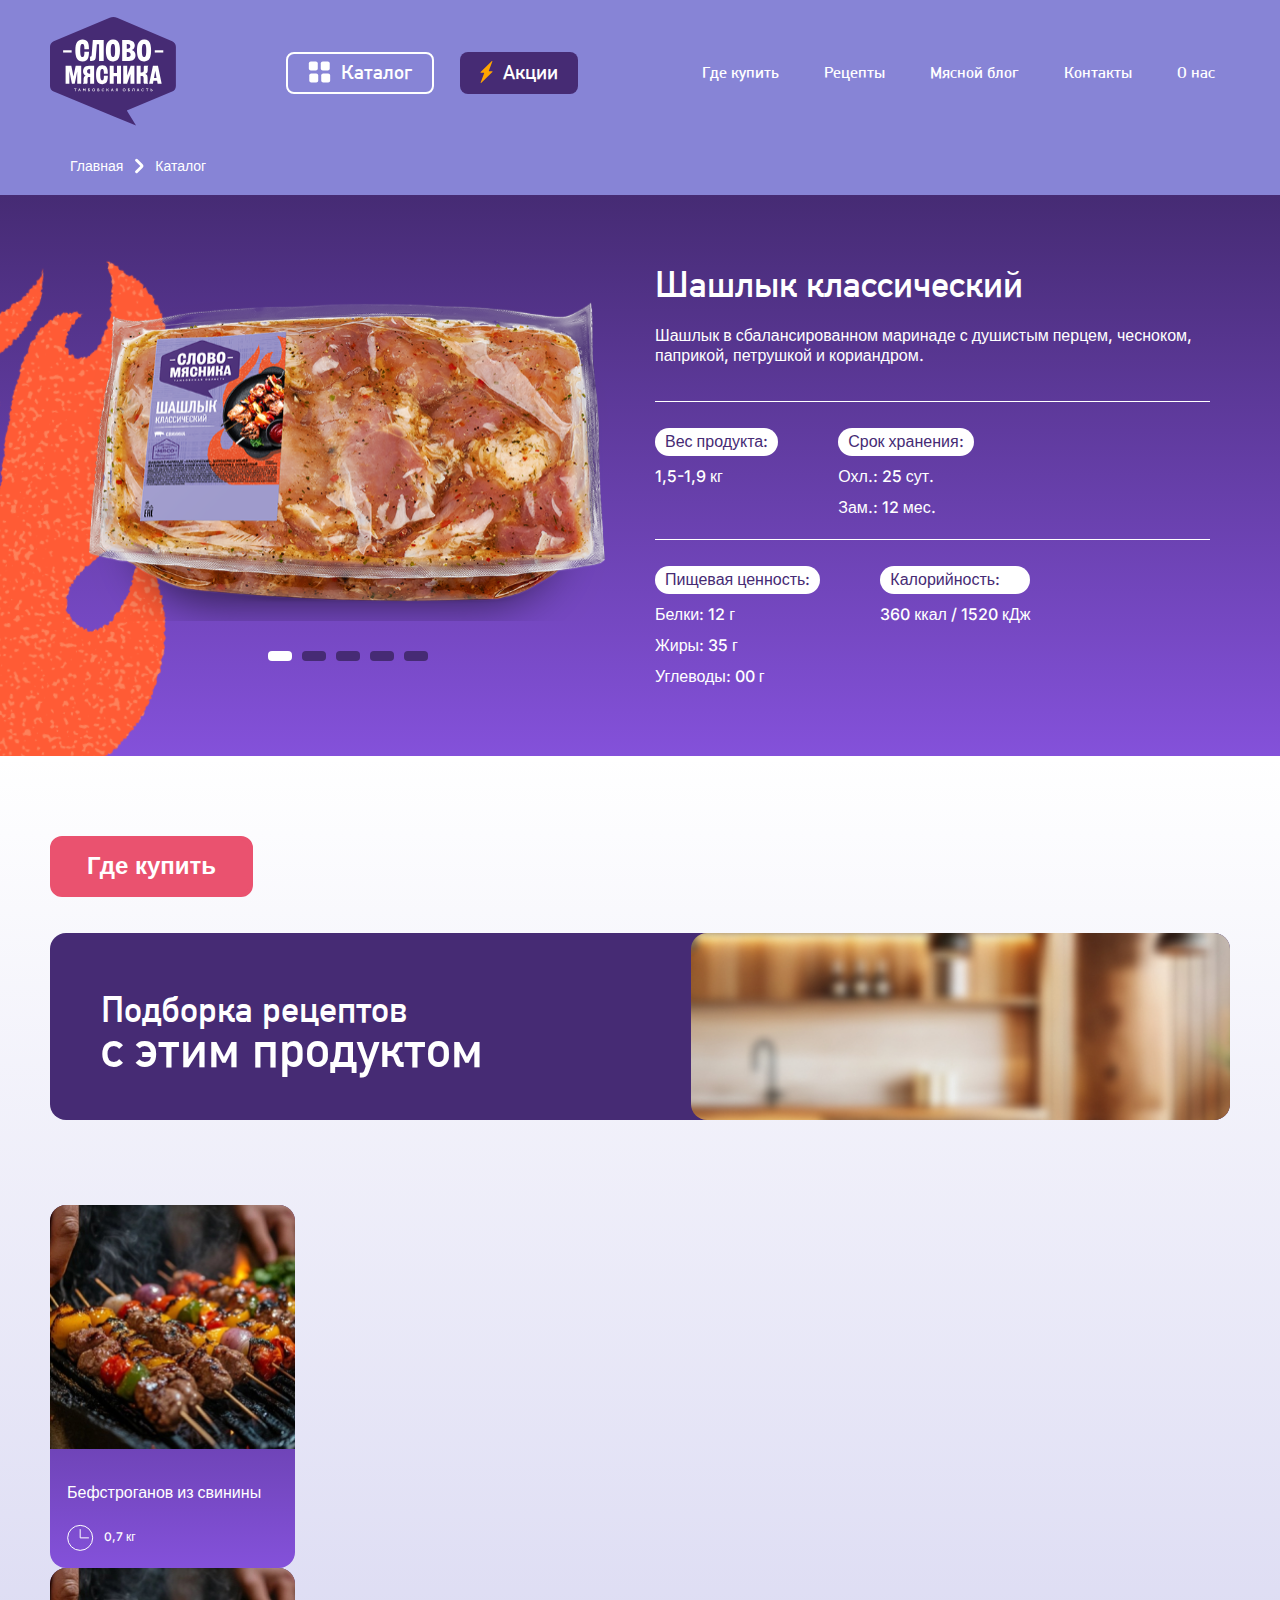
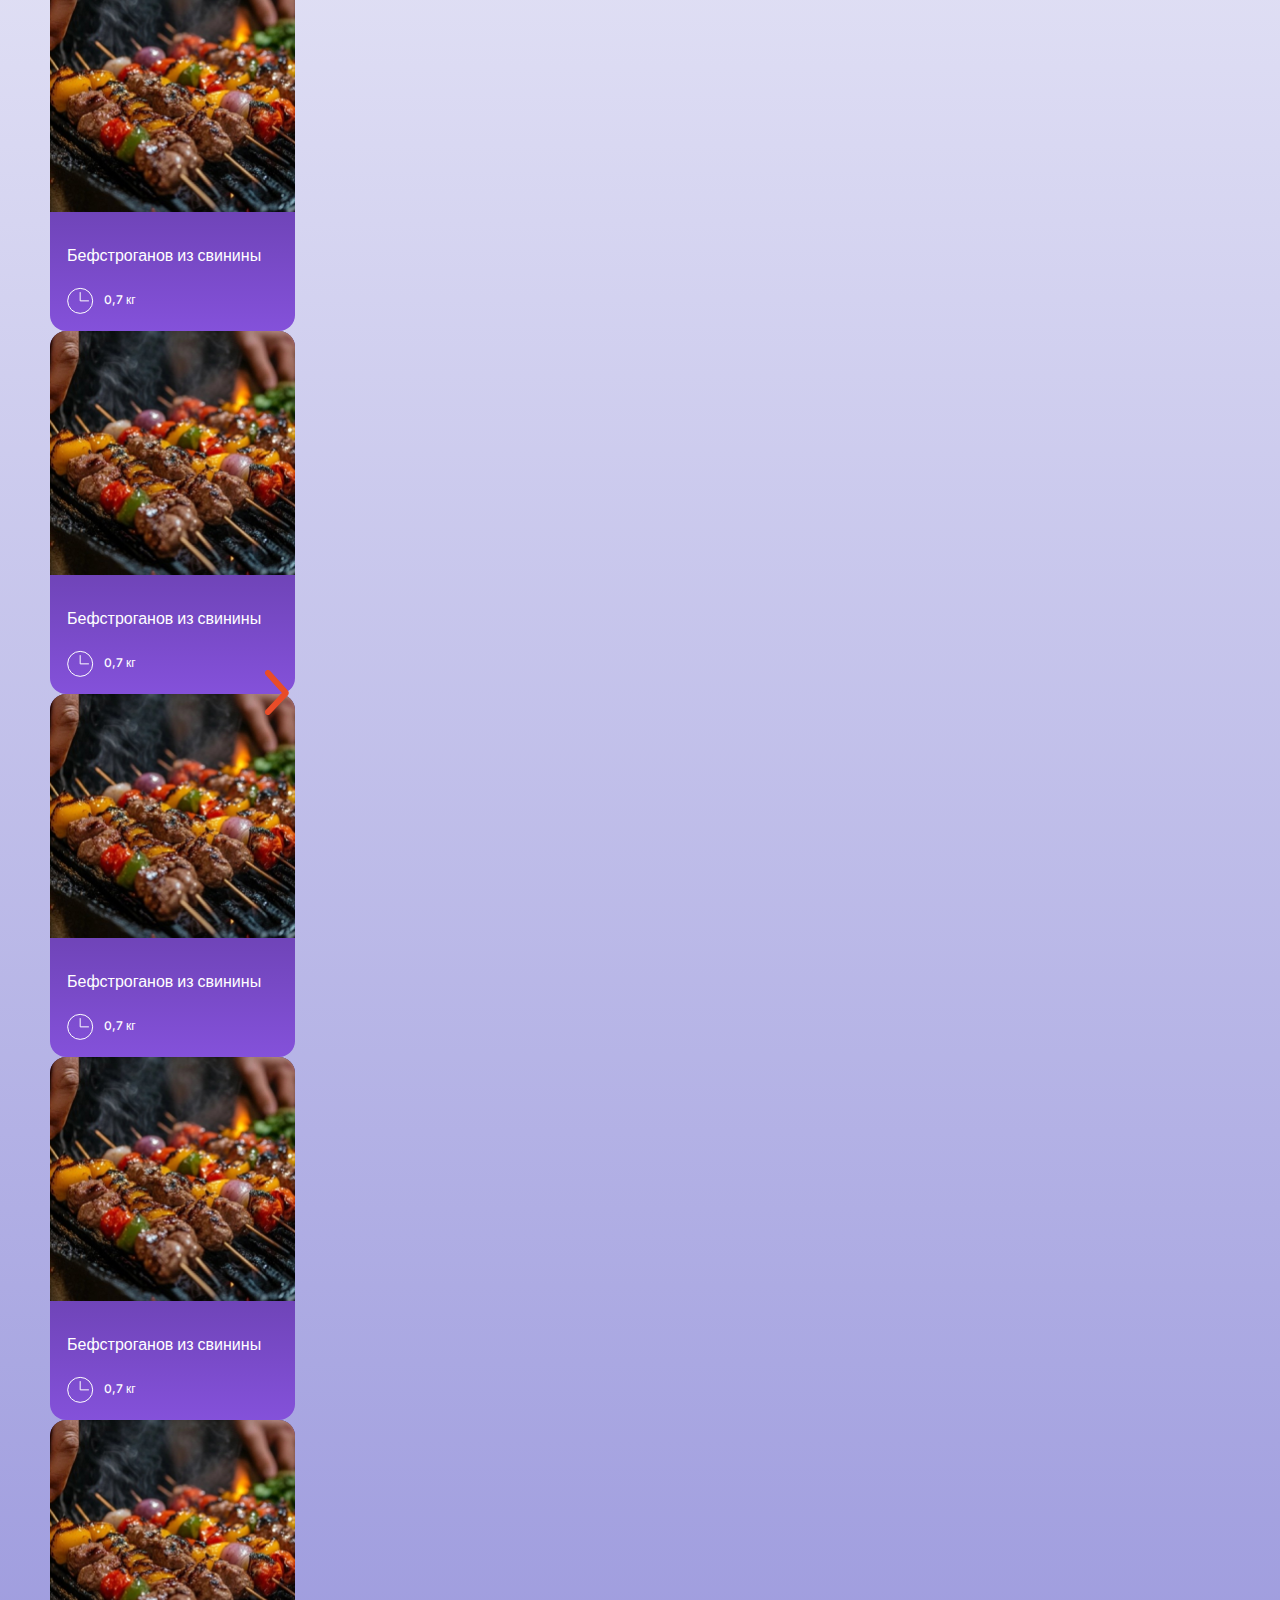
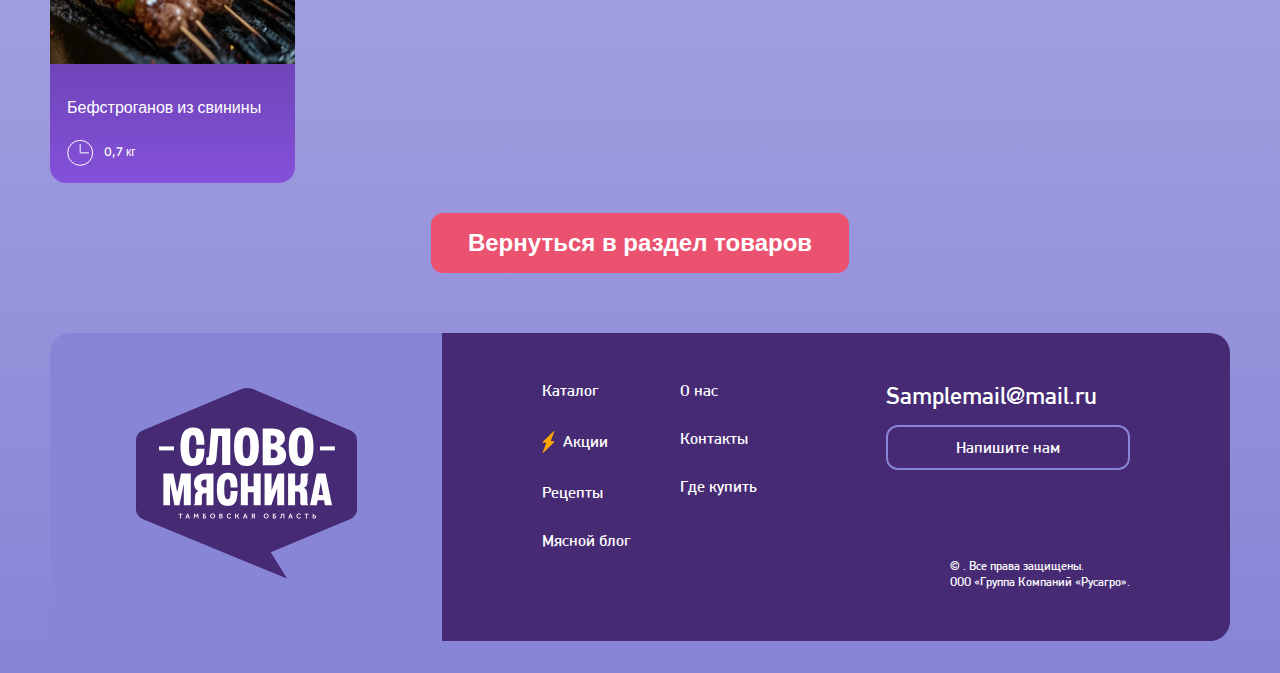
====  productt.html @ 56bf0434 "1" ====
<!DOCTYPE html>
<html lang="en">
<head>
    <meta charset="UTF-8">
    <meta name="viewport" content="width=device-width, initial-scale=1.0">
    <link rel="stylesheet" href="/css/header.css">
    <link rel="stylesheet" href="/css/footer.css">
    <link rel="stylesheet" href="/css/style.css">
    <link rel="stylesheet" href="/css/product/product.css">
    <link rel="stylesheet" href="/css/category-item/category-item.css">
    <link rel="stylesheet" href="/css/template-articles/template-articles.css">
    <!-- Swiper CSS -->
    <link rel="stylesheet" href="https://cdn.jsdelivr.net/npm/swiper@latest/swiper-bundle.min.css">
    <!-- Swiper JS -->
    <script src="https://cdn.jsdelivr.net/npm/swiper@latest/swiper-bundle.min.js"></script>
</head>
<body>
    <header class="header">
        <div class="wrapper">
            <div class="header_wrapper">
                <div>
                    <a href="/">
                        <img class="header_logo" src="/images/logo.svg" alt="">
                    </a>
                </div>
                <div class="header_button-container">
                    <a href="/catalog.html">
                        <img src="/images/buttonOneHeader.svg" alt="">
                        <span>Каталог</span>
                    </a>
                    <a>
                        <img src="/images/buttonTwoHeader.svg" alt="">
                        <span>Акции</span>
                    </a>
                </div>
                <nav class="header_nav">
                    <a id="buy" href="#partners">Где купить</a>
                    <a id="recipes" href="/recipes.html">Рецепты</a>
                    <a id="blog" href="/blog.html">Мясной блог</a>
                    <a id="contacts" href="/contacts.html">Контакты</a>
                    <a id="about" href="/about.html">О нас</a>
                </nav>
                <div class="header_burger-menu" id="hamburger">
                    <img src="/images/burger.svg" alt="">
                </div>
                <div class="menu" id="menu">
                    <div>
                        <h3>Меню</h3>
                        <button id="close" class="close">
                            <img src="/images/close.svg" alt="">
                        </button>
                    </div>
                    <ul>
                        <li>
                            <a href="/catalog.html">
                                <img src="/images/liBurger.svg" alt="">
                                <p>Каталог</p>
                            </a>
                        </li>
                        <li>
                            <a href="#partners">
                                <img src="/images/liBurger.svg" alt="">
                                <p>Где купить</p>
                            </a>
                        </li>
                        <li>
                            <a href="/recipes.html">
                                <img src="/images/liBurger.svg" alt="">
                                <p>Рецепты</p>
                            </a>
                        </li>
                        <li>
                            <a href="/blog.html">
                                <img src="/images/liBurger.svg" alt="">
                                <p>Мясной блог</p>
                            </a>
                        </li>
                        <li>
                            <a href="/contacts.html">
                                <img src="/images/liBurger.svg" alt="">
                                <p>Контакты</p>
                            </a>
                        </li>
                        <li>
                            <a href="/about.html">
                                <img src="/images/liBurger.svg" alt="">
                                <p>О нас</p>
                            </a>
                        </li>
                    </ul>
                </div>
            </div>
        </div>
    </header>
    <main>
        <section class="product-hero">
            <div class="wrapper">
                <nav aria-label="breadcrumb">
                    <ol class="breadcrumb">
                        <li class="breadcrumb-item"><a href="/">Главная</a></li>
                        <li class="breadcrumb-item"><a href="/category">Каталог</a></li>
                    </ol>
                </nav>
            </div>
            <div class="product-hero-details">
                <div class="wrapper product-hero-details12">
                    <div class="product-hero-container">
                        <div>
                            <div class="custom-slider-container">
                                <h3 class="product-hero-title product-hero-title-mob">
                                    Шашлык классический
                                </h3>
                                <div class="custom-slider-wrapper">
                                    <div class="custom-slide"><img src="/images/product/product.svg" alt=""></div>
                                    <div class="custom-slide"><img src="/images/product/product.svg" alt=""></div>
                                    <div class="custom-slide"><img src="/images/product/product.svg" alt=""></div>
                                    <div class="custom-slide"><img src="/images/product/product.svg" alt=""></div>
                                    <div class="custom-slide"><img src="/images/product/product.svg" alt=""></div>
                                </div>
                                <div class="custom-pagination"></div>
                            </div>
                        </div>
                        <div class="product-hero-details2">
                            <div>
                                <h3 class="product-hero-title">
                                    Шашлык классический
                                </h3>
                                <p class="product-hero-description">
                                    Шашлык в сбалансированном маринаде с душистым 
                                    перцем, чесноком, паприкой, петрушкой и кориандром.
                                </p>
                            </div>
                            <div class="product-hero-details-block2">
                                <div>
                                    <span class="product-hero-details-block2-title">Вес продукта:</span>
                                    <span class="product-hero-description">1,5-1,9 кг</span>
                                </div>
                                <div>
                                    <span class="product-hero-details-block2-title">Срок хранения:</span>
                                    <span class="product-hero-description">Охл.: 25 сут.</span>
                                    <span class="product-hero-description">Зам.: 12 мес.</span>
                                </div>
                            </div>
                            <div class="product-hero-details-block2">
                                <div>
                                    <span class="product-hero-details-block2-title">Пищевая ценность:</span>
                                    <span class="product-hero-description">Белки: 12 г</span>
                                    <span class="product-hero-description">Жиры: 35 г</span>
                                    <span class="product-hero-description">Углеводы: 00 г</span>
                                </div>
                                <div>
                                    <span class="product-hero-details-block2-title">Калорийность:</span>
                                    <span class="product-hero-description">360 ккал / 1520 кДж</span>
                                </div>
                            </div>
                        </div>
                    </div>
                </div>
            </div>
        </section>
        <section class="product-content">
           <div class="wrapper">
            <div class="product-content-container12321">
                <div class="product-content-button">
                    <button class="pink-button">Где купить</button>
                </div>
            </div>
            <div class="product-content-povar">
                <div class="product-content-povar-text">
                    <h2>
                        <span>Подборка рецептов</span> <br>
                        с этим продуктом
                    </h2>
                </div>
                <div class="product-content-img2-container">
                    <img class="product-content-img2" src="/images/product/povar.svg" alt="">
                </div>
            </div>
            <div class="product-content-container1232">
                <h3 class="product-hero-title product-hero-title-mob">
                    Шашлык классический
                </h3>
                <div class="flex-slide-category">
                    <div class="artcles-cards-slider-overflow">
                        <div class="swiper-button-next-container">
                            <button class="swiper-button-next2">
                                <img src="/images/category-hero/arrow.svg" alt="">
                            </button>
                        </div>
                        <div class="swiper-container2">
                            <div class="swiper-wrapper">
                                <div class="swiper-slide">
                                    <div class="category-static-card">
                                        <div>
                                            <img class="category-static-card-img" src="/images/category-hero/card1.jpg" alt="">
                                        </div>
                                        <div>
                                            <p>Бефстроганов из свинины</p>
                                            <div>
                                                <img src="/images/category-hero/time.svg" alt="">
                                                <p>0,7 кг</p>
                                            </div>
                                        </div>
                                    </div>
                                </div>
                                <div class="swiper-slide">
                                    <div class="category-static-card">
                                        <div>
                                            <img class="category-static-card-img" src="/images/category-hero/card1.jpg" alt="">
                                        </div>
                                        <div>
                                            <p>Бефстроганов из свинины</p>
                                            <div>
                                                <img src="/images/category-hero/time.svg" alt="">
                                                <p>0,7 кг</p>
                                            </div>
                                        </div>
                                    </div>
                                </div>
                                <div class="swiper-slide">
                                    <div class="category-static-card">
                                        <div>
                                            <img class="category-static-card-img" src="/images/category-hero/card1.jpg" alt="">
                                        </div>
                                        <div>
                                            <p>Бефстроганов из свинины</p>
                                            <div>
                                                <img src="/images/category-hero/time.svg" alt="">
                                                <p>0,7 кг</p>
                                            </div>
                                        </div>
                                    </div>
                                </div>
                                <div class="swiper-slide">
                                    <div class="category-static-card">
                                        <div>
                                            <img class="category-static-card-img" src="/images/category-hero/card1.jpg" alt="">
                                        </div>
                                        <div>
                                            <p>Бефстроганов из свинины</p>
                                            <div>
                                                <img src="/images/category-hero/time.svg" alt="">
                                                <p>0,7 кг</p>
                                            </div>
                                        </div>
                                    </div>
                                </div>
                                <div class="swiper-slide">
                                    <div class="category-static-card">
                                        <div>
                                            <img class="category-static-card-img" src="/images/category-hero/card1.jpg" alt="">
                                        </div>
                                        <div>
                                            <p>Бефстроганов из свинины</p>
                                            <div>
                                                <img src="/images/category-hero/time.svg" alt="">
                                                <p>0,7 кг</p>
                                            </div>
                                        </div>
                                    </div>
                                </div>
                                <div class="swiper-slide">
                                    <div class="category-static-card">
                                        <div>
                                            <img class="category-static-card-img" src="/images/category-hero/card1.jpg" alt="">
                                        </div>
                                        <div>
                                            <p>Бефстроганов из свинины</p>
                                            <div>
                                                <img src="/images/category-hero/time.svg" alt="">
                                                <p>0,7 кг</p>
                                            </div>
                                        </div>
                                    </div>
                                </div>
                            </div>
                        </div>
                    </div>
                </div>
            </div>
            <div class="product-content-button2">
                <a href="/category-item.html">
                    <button class="pink-button">Вернуться в раздел товаров</button>
                </a>
            </div>
           </div>
        </section>
    </main>
    <footer>
        <div class="wrapper">
            <div class="footer_wrapper">
                <div>
                    <a href="/">
                        <img class="footer-logo" src="/images/footerLogo.svg" alt="">
                    </a>
                </div>
                <div>
                    <div class="footer_right-container">
                        <div class="footer_nav-container">
                            <nav>
                                <li><a href="">Каталог</a></li>
                                <li>
                                    <a class="footer-flex-a" href="">
                                        <img src="/images/buttonTwoHeader.svg" alt="">
                                        <span>Акции</span>
                                    </a>
                                </li>
                                <li><a href="/recipes.html">Рецепты</a></li>
                                <li><a href="">Мясной блог</a></li>
                            </nav>
                            <nav>
                                <li><a href="">О нас</a></li>
                                <li><a href="">Контакты</a></li>
                                <li><a href="">Где купить</a></li>
                            </nav>
                        </div>
                        <div class="footer_contact-container">
                            <a href="mailto:Samplemail@mail.ru">Samplemail@mail.ru</a>
                            <button>Напишите нам</button>
                        </div>
                    </div>
                    <div class="footer-text">
                        <p>
                            © <span id="current-year"></span>. Все права защищены. <br>
                            ООО «Группа Компаний «Русагро».
                        </p>
                    </div>
                </div>
            </div>
        </div>
    </footer>
    <script src="/js/app.js"></script>
    <script src="/js/product.js"></script>
    <script src="/js/category-item.js"></script>
</body>
</html>
---- css/header.css ----
@import url(/css/variables.css);

.header {
    padding: 17px 20px 32px 20px;
    z-index: 1000;
    position: relative;
}

.header_wrapper {
    display: flex;
    align-items: center;
    justify-content: space-between;
}

.header_nav {
    display: flex;
    align-items: center;
    list-style: none;
    gap: 15px;
}

.header_button-container {
    display: flex;
    gap: 26px;
}

.header_button-container a {
    display: flex;
    align-items: center;
    gap: 10px;
    border-radius: 8px;
    padding: 7px 20px 9px 20px;
    font-weight: 700;
    font-size: 20px;
    cursor: pointer;
    color: var(--color-white);
    text-decoration: none;
    transition: transform 0.2s ease; /* Добавляем плавный переход для трансформации */
}

.header_button-container button:hover {
    animation: pulse 0.6s infinite; /* Добавляем анимацию пульсации при наведении */
}

@keyframes pulse {
    0% {
        transform: scale(1);
    }
    50% {
        transform: scale(1.05);
    }
    100% {
        transform: scale(1);
    }
}


.header_nav a {
    text-decoration: none;
    color: var(--color-white);
    font-weight: 700;
    font-size: 16px;
    transition: opacity 0.3s ease;
}

.header_nav a {
    padding: 10px 15px;
}

.header_nav a:hover {
    background: #462b74;
    border-radius: 5px;
    padding: 10px 15px;
}

.header_button-container  > :first-child {
    border: 2px solid #fff;
    background-color: transparent;
}

.header_button-container  > :last-child {
    border: none;
    background-color: var(--color-purple-dark);
}


.header_burger-menu {
    display: none;
}

@media screen and (max-width: 1000px) {
    .header_burger-menu {
        display: block;
    }
    
    .header_nav {
        display: none;
    }
}

@media screen and (max-width: 600px) {
    .header_button-container  > :first-child {
        display: none;
    }
    
    .header_logo {
        max-width: 80%;
    }

    header {
        padding: 12px 20px 21px 20px;
    }
}

.menu {
    display: none;
}

/* hamburger menu start */

@media screen and (max-width: 1000px) {

    #menu {
        position: fixed;
        right: -300px; /* Скрыто за правым краем экрана */
        top: 0;
        height: 100%;
        transition: right 0.3s ease;
    }
    
    /* Показать меню */
    #menu.show {
        right: 0;
    }

    .menu {
        display: none;
        position: fixed;
        top: 0;
        left: 0;
        width: 100%;
        height: 100%;
        background-color: var(--color-purple-super-light);
        background-image: url('../images/fire.svg');
        background-repeat: no-repeat;
        background-position: right bottom;
    }

    .menu > :first-child {
        display: flex;
        align-items: center;
        justify-content: space-between;
        padding: 26px 20px;
        background: url('../images/bgBurger.svg') no-repeat center / cover;
    }

    .menu > :first-child h3 {
        font-family: var(--font-family);
        font-weight: 700;
        font-size: 36px;
        line-height: 110%;
        text-transform: uppercase;
        color: var(--color-white);
    }

    .close {
        background-color: var(--color-white);
        border: none;
        border-radius: 100%;
        padding: 10px;
        display: flex;
        align-items: center;
        justify-content: center;
    }

    .menu > :last-child {
        display: flex;
        flex-direction: column;
        gap: 42px;
        padding: 80px 20px;
    }

    .menu > :last-child li a {
        display: flex;
        align-items: center;
        gap: 21px;
        text-decoration: none;
        font-weight: 700;
        font-size: 20px;
    }

    
    
}
/* hamburger menu end */


.active-nav {
    background: #462b74;
    border-radius: 5px;
    padding: 10px 15px;
}
---- css/footer.css ----
@import url('/css/variables.css');



footer {
    position: absolute;
    padding: 0 20px;
    right: 0;
    left: 0;
    bottom: 32px;
}

.footer_wrapper {
    display: flex;
}

.footer_wrapper > :first-child {
    flex: 2;
    background-color: var(--color-purple-light);
    border-radius: 20px 0 0 20px;
    display: flex;
    justify-content: center;
    padding: 55px 0;
}

.footer-logo {
    width: 100%;
}

.footer_wrapper > :last-child {
    flex: 3;
    background-color: var(--color-purple-dark);
    border-radius: 0 20px 20px 0;
    display: flex;
    flex-direction: column;
    padding: 50px 100px;
}

.footer_nav-container {
    display: flex;
    gap: 49px;
}

.footer_nav-container nav {
    list-style: none;
    display: flex;
    flex-direction: column;
    gap: 32px;
}

.footer_nav-container nav li a {
    font-family: var(--second-family);
    font-weight: 700;
    font-size: 16px;
    color: var(--color-white);
    text-decoration: none;
}

.footer_right-container {
    display: flex;
    justify-content: space-between;
    margin-bottom: 9px;
}

.footer_contact-container {
    display: flex;
    flex-direction: column;
}

.footer_contact-container a {
    font-family: var(--second-family);
    font-weight: 700;
    font-size: 24px;
    color: var(--color-white);
    text-decoration: none;
    margin-bottom: 18px;
}

.footer_contact-container button {
    font-family: var(--second-family);
    font-weight: 700;
    font-size: 16px;
    line-height: 110%;
    text-align: center;
    color: var(--color-white);
    border: 2px solid var(--color-purple-light);
    border-radius: 12px;
    background-color: transparent;
    cursor: pointer;
    padding: 12px 68px;
    transition: transform 0.3s ease, box-shadow 0.3s ease; /* Добавляем плавный переход для трансформации и тени */
}

.footer_contact-container button:hover {
    transform: scale(1.05) rotate(3deg); /* Увеличиваем и немного поворачиваем кнопку при наведении */
    box-shadow: 0 8px 15px rgba(0, 0, 0, 0.2); /* Добавляем тень при наведении */
}

.footer-flex-a {
    display: flex;
    align-items: center;
    gap: 8px;
}

.footer-text {
    display: flex;
    justify-content: flex-end;
}

.footer-text p {
    font-family: var(--second-family);
    font-weight: 700;
    font-size: 12px;
    line-height: 140%;
    color: var(--color-white);
}

@media screen and (max-width: 1043px) {
    .footer_nav-container {
        gap: 19px;
    }
}

@media screen and (max-width: 1000px) {
    .footer_wrapper > :last-child {
        padding: 50px 50px;
    }
}

@media screen and (max-width: 901px) {
    .footer_wrapper > :last-child {
        padding: 50px 30px;
    }
}

@media screen and (max-width: 832px) {
    .footer_wrapper {
        flex-direction: column;
    }

    .footer_wrapper > :first-child {
        padding: 21px 0;
        border-radius: 20px;
        z-index: 2;
    }

    .footer_wrapper > :last-child {
        border-radius: 0 0 20px 20px;
        margin-top: -30px;
        z-index: 1;
    }
}

@media screen and (max-width: 552px) {
    .footer_right-container {
        flex-direction: column;
        align-items: center;
        margin-bottom: 31px;
    }

    .footer-text {
        justify-content: center;
        text-align: center;
    }

    .footer_nav-container {
        margin-bottom: 51px;
        gap: 80px;
    }

    .footer_contact-container {
        align-items: center;
    }

    .footer-logo {
        width: 70%;
    }

    .footer_wrapper > :first-child a {
        display: flex;
        justify-content: center;
    }
}
---- css/style.css ----
@import url('/css/variables.css');



*, *::before, *::after {
	box-sizing: border-box;
}

@font-face {
    font-family: 'DIN Alternate';
    src: url('/fonts/DIN\ Alternate.ttf') format('truetype');
    font-weight: bold;
    font-style: normal;
}

@font-face {
	font-display: swap; /* Check https://developer.mozilla.org/en-US/docs/Web/CSS/@font-face/font-display for other options. */
	font-family: 'Inter';
	font-style: normal;
	font-weight: 500;
	src: url('/fonts/Inter.woff2') format('woff2'); /* Chrome 36+, Opera 23+, Firefox 39+, Safari 12+, iOS 10+ */
}

@font-face {
    font-family: 'DIN Condensed';
    src: url('fonts/DINCondensed-Regular.woff2') format('woff2');
    font-weight: bold;
    font-style: normal;
}


html, body, div, span, applet, object, iframe,
h1, h2, h3, h4, h5, h6, p, blockquote, pre,
a, abbr, acronym, address, big, cite, code,
del, dfn, em, img, ins, kbd, q, s, samp,
small, strike, strong, sub, sup, tt, var,
b, u, i, center,
dl, dt, dd, ol, ul, li,
fieldset, form, label, legend,
table, caption, tbody, tfoot, thead, tr, th, td,
article, aside, canvas, details, embed, 
figure, figcaption, header, hgroup, 
menu, nav, output, ruby, section, summary,
time, mark, audio, video {
	margin: 0;
	padding: 0;
	border: 0;
	font-size: 100%;
	font: inherit;
	vertical-align: baseline;
}
/* HTML5 display-role reset for older browsers */
article, aside, details, figcaption, figure, 
footer, header, hgroup, menu, nav, section {
	display: block;
}

html {
    scroll-behavior: smooth;
  }

body {
	line-height: 1;
	font-family: var(--second-family);
	position: relative;
}
ol, ul {
	list-style: none;
}
blockquote, q {
	quotes: none;
}
blockquote:before, blockquote:after,
q:before, q:after {
	content: '';
	content: none;
}
table {
	border-collapse: collapse;
	border-spacing: 0;
}

.wrapper {
    max-width: 1180px;
    margin: 0 auto;
}

.wrapper2 {
    max-width: 1580px;
    margin: 0 auto;
}

.pink-button {
    font-weight: 700;
    font-size: 24px;
    line-height: 110%;
    text-align: center;
    color: var(--color-white);
    border: 4px solid var(--color-pink);
    border-radius: 12px;
    padding: 13px 33px;
    background: var(--color-pink);
    text-decoration: none;
    transition: background 0.3s ease-in-out, transform 0.3s ease-in-out;
}

.pink-button:hover {
    animation: bounce 0.3s;
    background: transparent;
}

@keyframes bounce {
    0%, 100% {
        transform: translateY(0);
    }
    50% {
        transform: translateY(-10px);
    }
}

@keyframes bounce {
    0%, 100% {
        transform: translateY(0);
    }
    50% {
        transform: translateY(-10px);
    }
}

.closeAll {
    border-radius: 100%;
    display: flex;
    justify-content: center;
    align-items: center;
    border: 0;
    padding: 10px;
}

button {
    cursor: pointer;
}

.breadcrumb {
    list-style: none;
    padding: 0;
    margin: 0;
    display: flex;
    align-items: center;
    margin-bottom: 21px;
  }
  
  .breadcrumb-item + .breadcrumb-item::before {
    content: '';
    display: inline-block;
    width: 16px;
    height: 16px;
    background-image: url('/images/bread.svg');
    background-position: center;
    background-size: contain;
    background-repeat: no-repeat;
    margin: 0 8px;
    margin-bottom: -3px;
  }
  
  .breadcrumb-item a, .breadcrumb .active {
    color: #FFF;
    font-family: var(--third-family);
    font-size: 14px;
    font-style: normal;
    font-weight: 500;
    line-height: 110%; /* 15.4px */
    text-decoration: none;
  }


  .hero_recipes_wrapper video {
    width: 100%;
    max-height: 534px;
    object-fit: cover;
    border-radius: 20px;
}

.hero_recipes .play-pause-btn {
    position: absolute;
    top: 55%;
    z-index: 5;
    background-color: transparent;
    color: white;
    border: none;
    padding: 10px 20px;
    cursor: pointer;
}

.play-pause-btn-container {
    display: flex;
    justify-content: center;
}

#background-video:hover + .play-pause-btn-container .play-pause-btn img {
    display: block;
}

.blog-video-wrapper {
    position: relative; /* Устанавливаем относительное позиционирование для родителя */
}

.play-pause-btn-container {
    position: absolute; /* Абсолютное позиционирование внутри родителя */
    top: 50%; /* Центрируем по вертикали */
    left: 50%; /* Центрируем по горизонтали */
    transform: translate(-50%, -50%); /* Смещаем элемент на 50% от его размеров для точного центрирования */
}

.play-pause-btn {
    background-color: transparent;
    border: none;
}
---- css/product/product.css ----
@import url('/css/variables.css');

.product-hero {
    position: absolute;
    top: 0;
    right: 0;
    left: 0;
    background-color: #8784D6;
    padding: 158px 0 0 0;
}

.breadcrumb, .product-hero-details12 {
    padding: 0 20px!important;
}

.product-hero-container {
    display: flex;
    align-items: center;
    gap: 30px;
}

.product-hero-details {
    background: url('/images/product/fire.svg'),
    linear-gradient(180deg, #462b74 0%, #8451da 100%);
    background-size: contain;
    background-position: left bottom;
    background-repeat: no-repeat;
    padding: 70px 0;
}

.product-hero-container > :first-child,
.product-hero-container > :last-child {
    width: 50%;
}






.custom-slider-container {
    position: relative;
    overflow: hidden;
    width: 100%;
}

.custom-slider-wrapper {
    display: flex;
    transition: transform 0.5s ease-in-out;
}

.custom-slide {
    min-width: 100%;
    box-sizing: border-box;
}

.custom-slide img {
    width: 100%;
    display: block;
}

.custom-pagination {
    display: flex;
    justify-content: center;
    margin-top: 30px;
}

.custom-dot {
    border-radius: 4px;
    width: 24px;
    height: 10px;
    margin: 0 5px;
    background: #462b74;
    display: inline-block;
    cursor: pointer;
}

.custom-dot.active {
    background: #fff;
}

.custom-navigation {
    position: absolute;
    top: 50%;
    width: 100%;
    display: flex;
    justify-content: space-between;
    transform: translateY(-50%);
}

.custom-prev, .custom-next {
    background-color: rgba(0, 0, 0, 0.5);
    color: white;
    border: none;
    padding: 10px;
    cursor: pointer;
}

.product-hero-title {
    font-family: var(--second-family);
    font-weight: 700;
    font-size: 36px;
    line-height: 110%;
    color: #fff;
    margin-bottom: 20px;
}

.product-hero-description {
    font-family: var(--third-family);
font-weight: 400;
font-size: 16px;
line-height: 130%;
color: #fff;
}

.product-hero-details2 > :first-child {
    padding-bottom: 35px;
    border-bottom: 1px solid #fff;
    margin-bottom: 26px;
}

.product-hero-details-block2 {
    display: flex;
    gap: 60px;
}

.product-hero-details-block2-title {
    font-family: var(--third-family);
    font-weight: 500;
    font-size: 16px;
    line-height: 110%;
    color: #462b74;
    background: #fff;
    padding: 5px 10px;
    border-radius: 75px;

}

.product-hero-details2 > :nth-child(2) {
    padding-bottom: 22px;
    border-bottom: 1px solid #fff;
    margin-bottom: 26px;
}

.product-hero-details-block2 div {
    display: flex;
    flex-direction: column;
    gap: 10px;
}

.product-content {
    background: linear-gradient(360deg, #8784d6 0%, rgba(135, 132, 214, 0) 100%);
    padding: 80px 0 400px 0;
}

.product-content-button {
    margin-bottom: 36px;
}

.product-content-povar {
    display: flex;
    background: #462b74;
    border-radius: 16px;
    max-height: 200px;
    margin-bottom: 85px;
}

.product-content-povar > :first-child,
.product-content-povar > :last-child {
    flex: 1;
}

.product-content-povar > :first-child {
    padding: 51px;
}

.product-content-povar > :last-child  {
    background: url('/images/product/bg.jpg');
    border-radius: 16px;
    background-size: cover;
    background-repeat: no-repeat;
}

.product-content-img2 {
    position: absolute;
    bottom: 0;
}

.product-content-img2-container {
    position: relative;
}

.product-content-povar-text h2 {
    font-family: var(--second-family);
    font-weight: 700;
    font-size: 50px;
    line-height: 80%;
    color: #fff;
}

.product-content-povar-text span {
    font-size: 36px;
}

.product-content-button2 {
    display: flex;
    justify-content: center;
    margin-top: 30px;
}

.category-static-card {
    background: linear-gradient(180deg, #462b74 0.8%, #8451da 100%)!important;
    border-radius: 16px;
    max-width: 245px;
} 

.product-hero-title {
    display: block;
}

@media screen and (max-width: 832px) {
    .product-content {
        padding: 80px 0 600px 0;
    }
}

.product-hero-title-mob {
    display: none;
}

@media screen and (max-width: 846px) {
    .product-hero-container {
        flex-direction: column;
    }

    .product-hero-container > :first-child, .product-hero-container > :last-child {
        width: 100%;
    }

    .product-hero-details {
        background: linear-gradient(180deg, #462b74 0%, #8451da 100%);
        padding: 30px 0;
    }

    .product-hero-details-block2 {
        gap: 20px;
    }

    .product-hero-title {
        display: none;
    }

    .product-hero-title-mob {
        display: block;
        margin-bottom: 10px;
        max-width: 162px;
    }

    .product-content-povar {
        display: none;
    }

    .product-content-button {
        background: url('/images/product/bgmob.svg');
        min-height: 280px;
        background-repeat: no-repeat;
        display: flex;
        align-items: flex-end;
        margin-bottom: 0;
    }

    .product-content-button button {
        margin-bottom: 20px;
    }

    .product-content-container1232 {
        background: #462b74;
        padding: 50px 20px;
    }

    .product-content-container12321 {
        padding: 0 20px;
    }
}

@media screen and (max-width: 552px) {
    .product-content {
        padding: 80px 0 700px 0;
    }
}
---- css/category-item/category-item.css ----
@import url('/css/variables.css');

/* category-hero start */

.category-hero {
    background-color: #8784d6;
    position: absolute;
    top: 0;
    right: 0;
    left: 0;
    padding-top: 158px;
}

.category-hero-block {
    background: url('/images/category-hero/hero.jpg');
    padding: 25px 20px 0 20px;
    min-height: 477px;
    background-position: center center;
    background-size: cover;
    background-repeat: no-repeat;
}

.category-recommendations {
    background: linear-gradient(180deg, #8784d6 0%, rgba(135, 132, 214, 0) 70%),
                linear-gradient(360deg, #ea526f 0%, rgba(233, 76, 40, 0) 30%);
    padding: 70px 20px 70px 20px;
}

.category-recommendations-first-block {
    display: flex;
    padding-bottom: 70px;
    gap: 30px;
}

.category-recommendations-first-block > :first-child,
.category-recommendations-first-block > :nth-child(2) {
    flex: 1;
}

.category-recommendations-first-block-item {
    display: flex;
    align-items: center;
    gap: 21px;
    margin-bottom: 44px;
}

.category-recommendations-first-block-item h3 {
    font-family: var(--third-family);
    font-weight: 700;
    font-size: 24px;
    line-height: 110%;
    color: #fff;
}

.category-recommendations-block p {
    font-family: var(--third-family);
    font-weight: 500;
    font-size: 14px;
    line-height: 140%;
    color: #fff;
}

.category-bg-block img {
    width: 100%;
}

.category-bg-block > :first-child {
    display: flex;
    align-items: flex-end;
}

.category-bg-block-img {
    width: 100%;
}

.category-bg-block1 h2 {
    font-family: var(--second-family);
    font-weight: 700;
    font-size: 75px;
    line-height: 110%;
    color: #462b74;
    margin-bottom: 65px;
}

.category-bg-block1 h3 {
    font-family: var(--third-family);
    font-weight: 700;
    font-size: 32px;
    line-height: 110%;
    color: #462b74;
    margin-bottom: 11px;
    max-width: 332px;
}

.category-bg-block1 {
    flex: 1;
}

.artcles-cards-slider-overflow {
    max-width: 100%!important;
}

.category-bg-block1 p {
    font-family: var(--third-family);
    font-weight: 500;
    font-size: 14px;
    line-height: 140%;
    color: #462b74;
    max-width: 266px;
}

.flex-slide-category {
    display: flex;
    justify-content: space-between;
    align-items: center;
}

.flex-slide-category hr {
    height: 187px;
    border: 2px solid #462b74;
    border-radius: 3px;
}

.category-cards-slider-item {
    border-radius: 16px;
    background: linear-gradient(180deg, #8451da 0%, #462b74 100%);
    flex: 1;
    max-width: 240px;
}

.category-cards-slider-overflow {
    max-width: 100%!important;
}

.category-title {
    font-family: var(--second-family);
    font-weight: 700;
    font-size: 60px;
    line-height: 110%;
    color: #462b74;
    margin-bottom: 20px;
}

.category-sha {
    margin-bottom: 82px;
}

.swiper-button-next21, .swiper-button-next3 {
    border: none;
    background-color: transparent;
}

.swiper-wrapper {
    align-items: center;
}

.category-static-card {
    background: linear-gradient(180deg, #ea526f 56%, #a8203b 100%);
    border-radius: 16px;
    max-width: 245px;
}

.category-static-card-img {
    width: 100%;
}

.category-static-card > :first-child img {
    border-radius: 16px 16px 0 0;
}

.category-static-card > :nth-child(2) {
    padding: 32px 17px 17px 17px;
}

.category-static-card > :nth-child(2) > :first-child {
    font-family: var(--third-family);
    font-weight: 500;
    font-size: 16px;
    color: #fff;
    margin-bottom: 24px;
    text-decoration: none;
}

.category-static-card > :nth-child(2) > :nth-child(2) {
    display: flex;
    align-items: center;
    gap: 10px;
    margin-top: 15px;
}

.category-static-card > :nth-child(2) > :nth-child(2) > :last-child {
    font-family: var(--third-family);
    font-weight: 500;
    font-size: 12px;
    color: #fff;
}

.category-stories {
    background: linear-gradient(180deg, #8784d6 0%, rgba(135, 132, 214, 0) 100%);
    padding-bottom: 400px;
}
    

/* category-hero end */

@media screen and (max-width: 1115px) { 
    .category-recommendations-first-block {
        flex-direction: column;
    }
}

@media screen and (max-width: 767px) { 


    .category-recommendations-first-block-item img {
        display: none;
    }

    .category-bg-block > :nth-child(2) {
        padding: 30px;
    }

    .category-bg-block1 h2  {
        font-size: 36px;
        color: #fff;
    }

    .category-hero-block {
        background: none;
        min-height: auto;
    }

    .category-bg-block1 h3,
    .category-title {
        font-size: 24px;
    }

    .blog-stories-item-text-container h6  {
        font-size: 20px;
    }

    .category-sha {
        margin-bottom: 67px;
    }

    .category-recommendations {
        padding: 30px 20px 70px 20px;
    }
}

@media screen and (max-width: 832px) {
    .category-stories {
        padding-bottom: 600px;
    }
}

@media screen and (max-width: 552px) {
    .category-stories {
        padding-bottom: 700px;
    }
}
---- css/template-articles/template-articles.css ----
@import url('/css/variables.css');

/* hero-artcles start */

.hero-artcles {
    background: linear-gradient(180deg, #462b74 0%, #8451da 100%);
    padding: 25px 20px;
    margin-top: 50px;
    position: relative;
}

.breadcrumb-container {
    background:  #8784d6;
    position: absolute;
    top: 0;
    right: 0;
    left: 0;
    padding: 150px 20px 100px 20px;
}

.breadcrumb {
    list-style: none;
    padding: 0;
    margin: 0;
    display: flex;
    align-items: center;
    margin-bottom: 21px;
  }
  
  .breadcrumb-item + .breadcrumb-item::before {
    content: '';
    display: inline-block;
    width: 16px;
    height: 16px;
    background-image: url('/images/bread.svg');
    background-position: center;
    background-size: contain;
    background-repeat: no-repeat;
    margin: 0 8px;
    margin-bottom: -3px;
  }
  
  .breadcrumb-item a, .breadcrumb .active {
    color: #FFF;
    font-family: var(--third-family);
    font-size: 14px;
    font-style: normal;
    font-weight: 500;
    line-height: 110%; /* 15.4px */
    text-decoration: none;
  }

.hero-artcles-wrapper {
    display: flex;
    align-items: center;
    gap: 30px;
}

.hero-artcles-wrapper  > :first-child h2 {
    font-family: var(--second-family);
    font-weight: 700;
    font-size: 40px;
    line-height: 110%;
    color: #fff;
    max-width: 779px;
    margin-bottom: 15px;
}

.hero-artcles-meta {
    font-family: var(--third-family);
    font-weight: 400;
    font-size: 16px;
    line-height: 150%;
    color: #fff;
    margin-bottom: 42px;
}

.hero-artcles-text {
    font-family: var(--second-family);
    font-weight: 400;
    font-size: 16px;
    line-height: 150%;
    color: #fff;
}

/* hero-artcles end */

/* image-artcles start */

.image-artcles {
    background-color: #E0DFFF;
    padding: 26px 20px 52px 20px;
}

.image-artcles-wrapper {
    display: flex;
    align-items: flex-end;
    justify-content: space-between;
    gap: 30px;
}

.image-artcles-wrapper > :last-child {
    display: flex;
    justify-content: flex-end;
    padding-bottom: 50px;
}

.image-artcles-wrapper > :first-child div  {
    display: flex;
    justify-content: flex-end;
}

.image-artcles-wrapper > :first-child img {
    object-fit: cover;
    border-radius: 16px;
    width: 100%;
}

/* image-artcles end */

/* artcles-content start */

.artcles-content {
    background-color: #E0DFFF;
    padding: 0 20px;
}

.artcles-content-title {
    font-family: var(--second-family);
    font-weight: 700;
    font-size: 40px;
    line-height: 110%;
    color: #462b74;
    margin-bottom: 20px;
}

.artcles-content-item-text {
    font-family: var(--third-family);
    font-weight: 400;
    font-size: 16px;
    line-height: 150%;
    color: #462b74;
}

.artcles-content-item div ul {
    list-style: outside;
}

.artcles-content-item > :last-child {
    display: flex;
    gap: 60px;
    padding-bottom: 30px;
}

.artcles-content-item > :last-child > :first-child {
    flex: 2;
}

.artcles-content-item > :last-child > :last-child {
    flex: 1;
}

.artcles-p {
    padding-bottom: 36px;
}

/* artcles-content end */

/* slider start */

.articles-content-slider {
    width: 100%;
    height: 400px; /* Задайте необходимую высоту */
    background-size: cover;
    background-position: center;
    position: relative; /* Чтобы стрелки позиционировались относительно контейнера */
    transition: background-image 0.5s ease;
}

.articles-nav-slider-container {
    position: absolute;
    top: 80%;
    width: 100%;
    display: flex;
    justify-content: center;
    gap: 30px;
    transform: translateY(0%);
    pointer-events: none; /* Чтобы стрелки не мешали кликам по контейнеру */
}

.articles-nav-slider-container img {
    pointer-events: all; /* Включаем кликабельность для стрелок */
    cursor: pointer;
    width: 50px; /* Задайте нужный размер стрелок */
    height: auto;
}

.articles-nav-slider-container {
    border-radius: 16px;
}

.articles-nav-slider-container img#prevBtn {
    margin-left: 10px;
}

.articles-nav-slider-container img#nextBtn {
    margin-right: 10px;
}


.slider-dots-container {
    display: flex;
    justify-content: center;
    gap: 10px;
    margin-top: 25px;
    margin-bottom: 40px;
    background-color: #E0DFFF;
}

.slider-dot {
    border-radius: 4px;
    width: 16px;
    height: 4px;
    background: #8784d6;
}

.slider-dot.active {
    width: 42px;
    background: #462b74;
}

.artcles-w {
    max-width: 592px;
}

/* slider end */

/* artcles-cards-slider start */

.artcles-cards-slider {
    background-color: #E0DFFF;
    padding: 0 20px 71px 20px;
}

.artcles-cards-slider-overflow {
    position: relative;
    overflow: hidden;
    max-width: 851px;
}

.artcles-cards-slider-wrapper {
    display: flex;
    justify-content: center;   
}

.artcles-cards-slider-item {
    border-radius: 16px;
    background: linear-gradient(180deg, #8451da 0%, #462b74 100%);
    flex: 1;
    max-width: 240px;
}

.artcles-cards-slider-item > :nth-child(2) p{
    font-family: var(--third-family);
    font-weight: 500;
    font-size: 20px;
    color: #fff;
}

.artcles-cards-slider-item > :nth-child(2) > :first-child {
    margin-bottom: 12px;
    min-height: 40px;
}

.artcles-cards-slider-item > :nth-child(1) {
    display: flex;
    justify-content: center;
    max-height: 180px;
    padding-top: 40px;
}

.artcles-cards-slider-item > :nth-child(1) div img {
    width: 100%;
}

.artcles-cards-slider-item > :nth-child(2) {
    padding: 40px 20px;
}

.artcles-cards-slider-flex {
    display: flex;
    align-items: center;
    justify-content: center;
    gap: 40px;
}

.swiper-button-next-container {
    z-index: 2;
    position: absolute;
    transform: translateY(-50%);
    top: 50%;
    right: 0;
}

.swiper-button-next2 {
    border: none;
    background-color: transparent;
}
/* artcles-cards-slider end */


/* artcles-cards-bottom start */

.artcles-cards-bottom {
    background-color: #E0DFFF;
    padding: 0 20px 400px 20px;
}

.artcles-cards-bottom-wrapper {
    max-width: 980px;
    margin: 0 auto;
    background: linear-gradient(180deg, #663bae 0%, #8451da 100%);
    border-radius: 33px;
    padding: 48px 32px;
}

.artcles-cards-bottom-container {
    display: flex;
    justify-content: space-between;
    gap: 30px;
}

.artcles-cards-bottom-wrapper h3 {
    font-family: var(--second-family);
    font-weight: 700;
    font-size: 40px;
    line-height: 85%;
    color: #fff;
    margin-bottom: 30px;
}

.artcles-cards-bottom-wrapper h3 span {
    font-size: 35px;
}

.artcles-cards-bottom-item {
    background: #EA526F;
}

.artcles-cards-bottom-item > :nth-child(2) {
    padding: 20px 20px 56px 20px;
}

.artcles-cards-bottom-item > :nth-child(2) > :first-child { 
    display: flex;
    justify-content: space-between;
    align-items: center;
    gap: 10px;
    margin-bottom: 27px;
    flex-wrap: wrap;
}

.artcles-cards-bottom-item > :nth-child(2) > p { 
    font-family: var(--third-family);
    font-weight: 500;
    font-size: 16px;
    color: #fff;
}

.artcles-cards-bottom-item > :nth-child(2) > :first-child > :first-child {
    font-family: var(--third-family);
    font-weight: 500;
    font-size: 12px;
    line-height: 140%;
    color: #fff;
    border: 1px solid #fff;
    border-radius: 6px;
    padding: 5px 8px;
    white-space: nowrap;
}

.artcles-cards-bottom-item > :nth-child(2) > :first-child > :last-child {
    font-family: var(--third-family);
    font-weight: 500;
    font-size: 12px;
    line-height: 140%;
    color: #d9d9d9;
}

.artcles-cards-bottom-item > :nth-child(1) img {
    border-radius: 16px 16px 0 0;
    min-width: 238px;
}

.artcles-cards-bottom-item {
    border-radius: 16px;
}

/* artcles-cards-bottom end */  


@media screen and (max-width: 1076px) {
    .image-artcles-wrapper > :last-child {
        display: none;
    }
}

@media screen and (max-width: 1017px) {
    .artcles-cards-bottom-item > :nth-child(2) > :first-child { 
        flex-direction: column;
        align-items: flex-start;
    }
}

@media screen and (max-width: 887px) {  
    .swiper-button-next2 {
        display: none;
    }

    .swiper-slide {
        justify-content: center;
    }

    .artcles-scroll-wrapper {
        overflow-x: scroll;
    }

    .artcles-scroll-wrapper::-webkit-scrollbar {
        display: none;  /* Safari and Chrome */
    }
}

@media screen and (max-width: 832px) {
    .artcles-cards-bottom {
        padding-bottom: 600px;
    }

    .hero-artcles-wrapper > :first-child h2 {
        font-size: 24px;
    }

    .hero-artcles-meta, .hero-artcles-text {
        font-size: 14px;
    }

    .artcles-content-title  {
        font-size: 35px;
    }

    .artcles-content-item-text, 
    .artcles-cards-slider-item > :nth-child(2) p,
    .artcles-cards-bottom-item > :nth-child(2) > p  {
        font-size: 16px;
    }

    .artcles-cards-bottom-wrapper h3 span, 
    .artcles-cards-bottom-wrapper h3 {
        font-size: 30px;
    }

    .artcles-cards-bottom-item > :nth-child(2) > :first-child > :first-child,
    .artcles-cards-bottom-item > :nth-child(2) > :first-child > :last-child {
        font-size: 12px;
    }

}

@media screen and (max-width: 767px) {
    .artcles-content-item > :last-child {
        flex-direction: column;
        gap: 30px;
    }

    .artcles-content-item > :last-child > :last-child  {
        max-width: 50%;
        transform: translateX(50%);
    }

    .artcles-w {
        max-width: 100%;
    } 

    .hero-artcles-wrapper > :nth-child(2) {
        display: none;
    }

    .articles-nav-slider-container {
        display: none;
    }
}

@media screen and (max-width: 552px) {
    .artcles-cards-bottom {
        padding-bottom: 700px;
    }
}
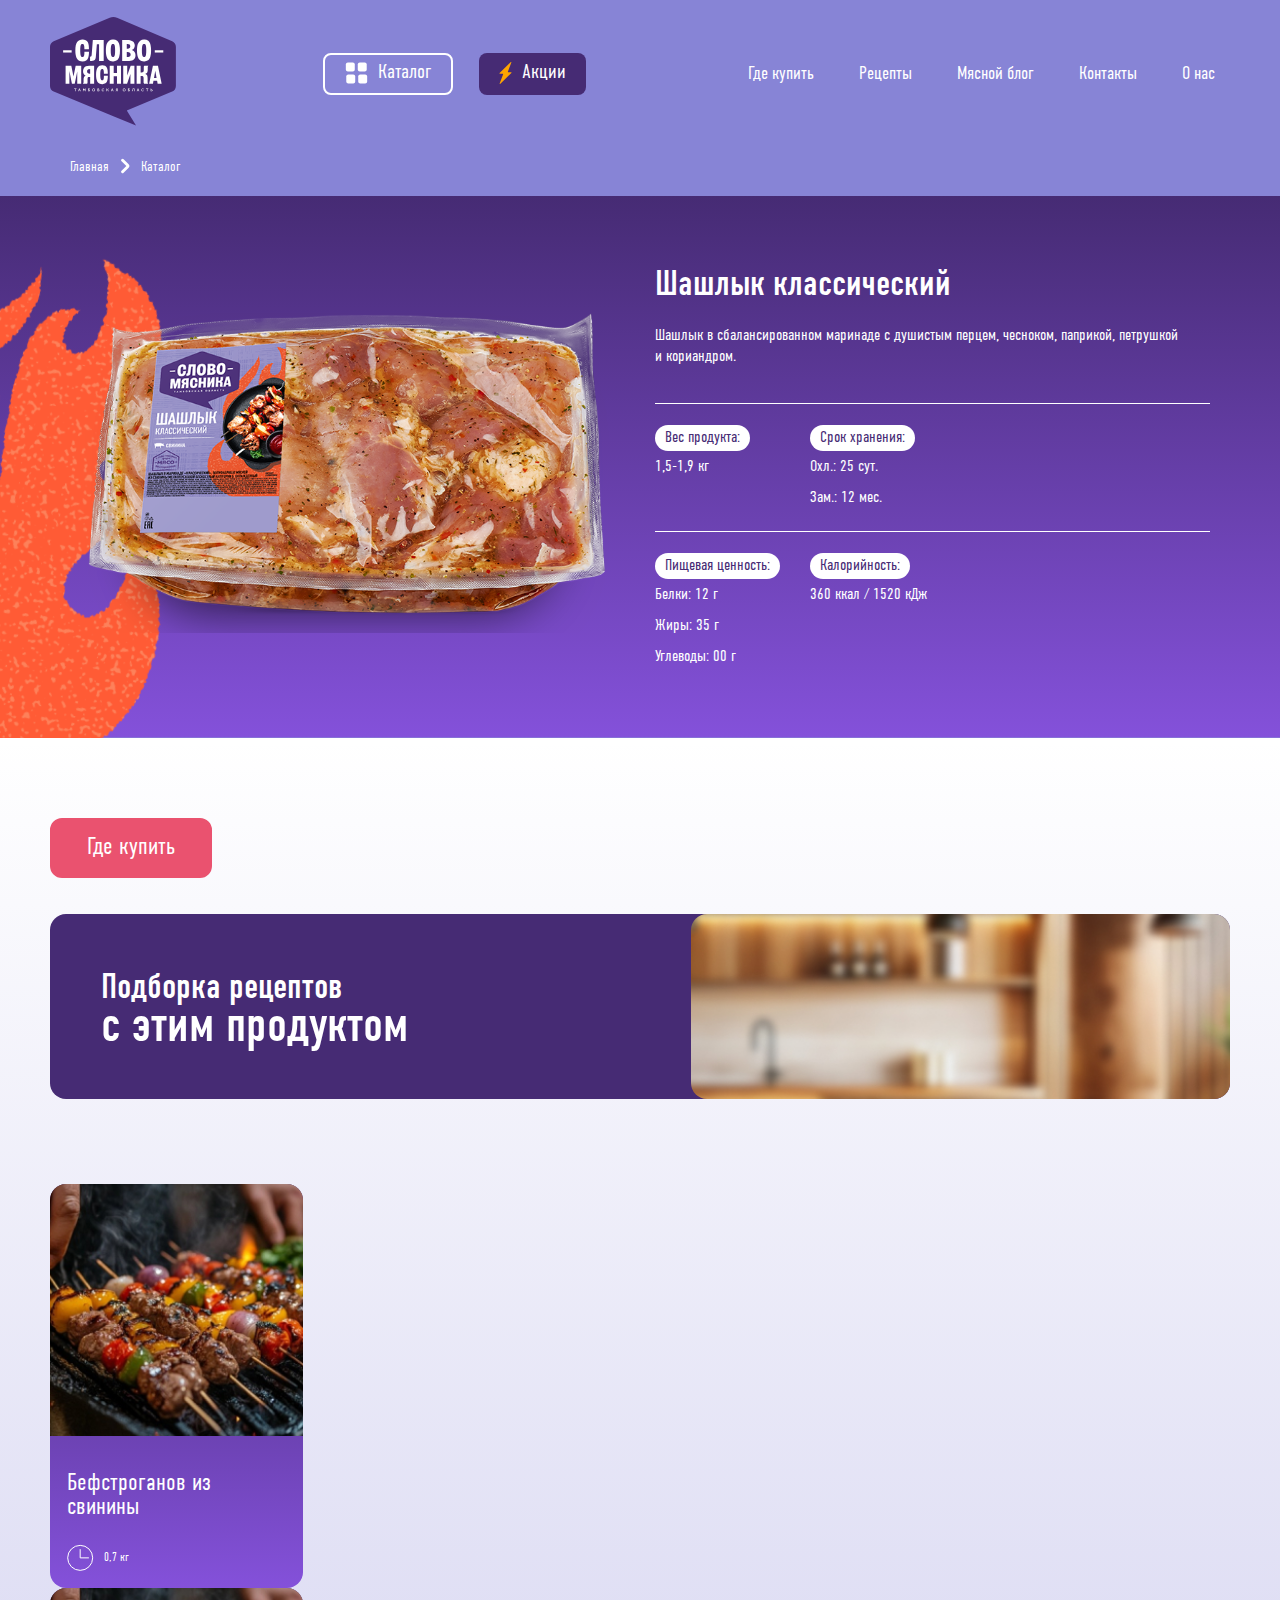
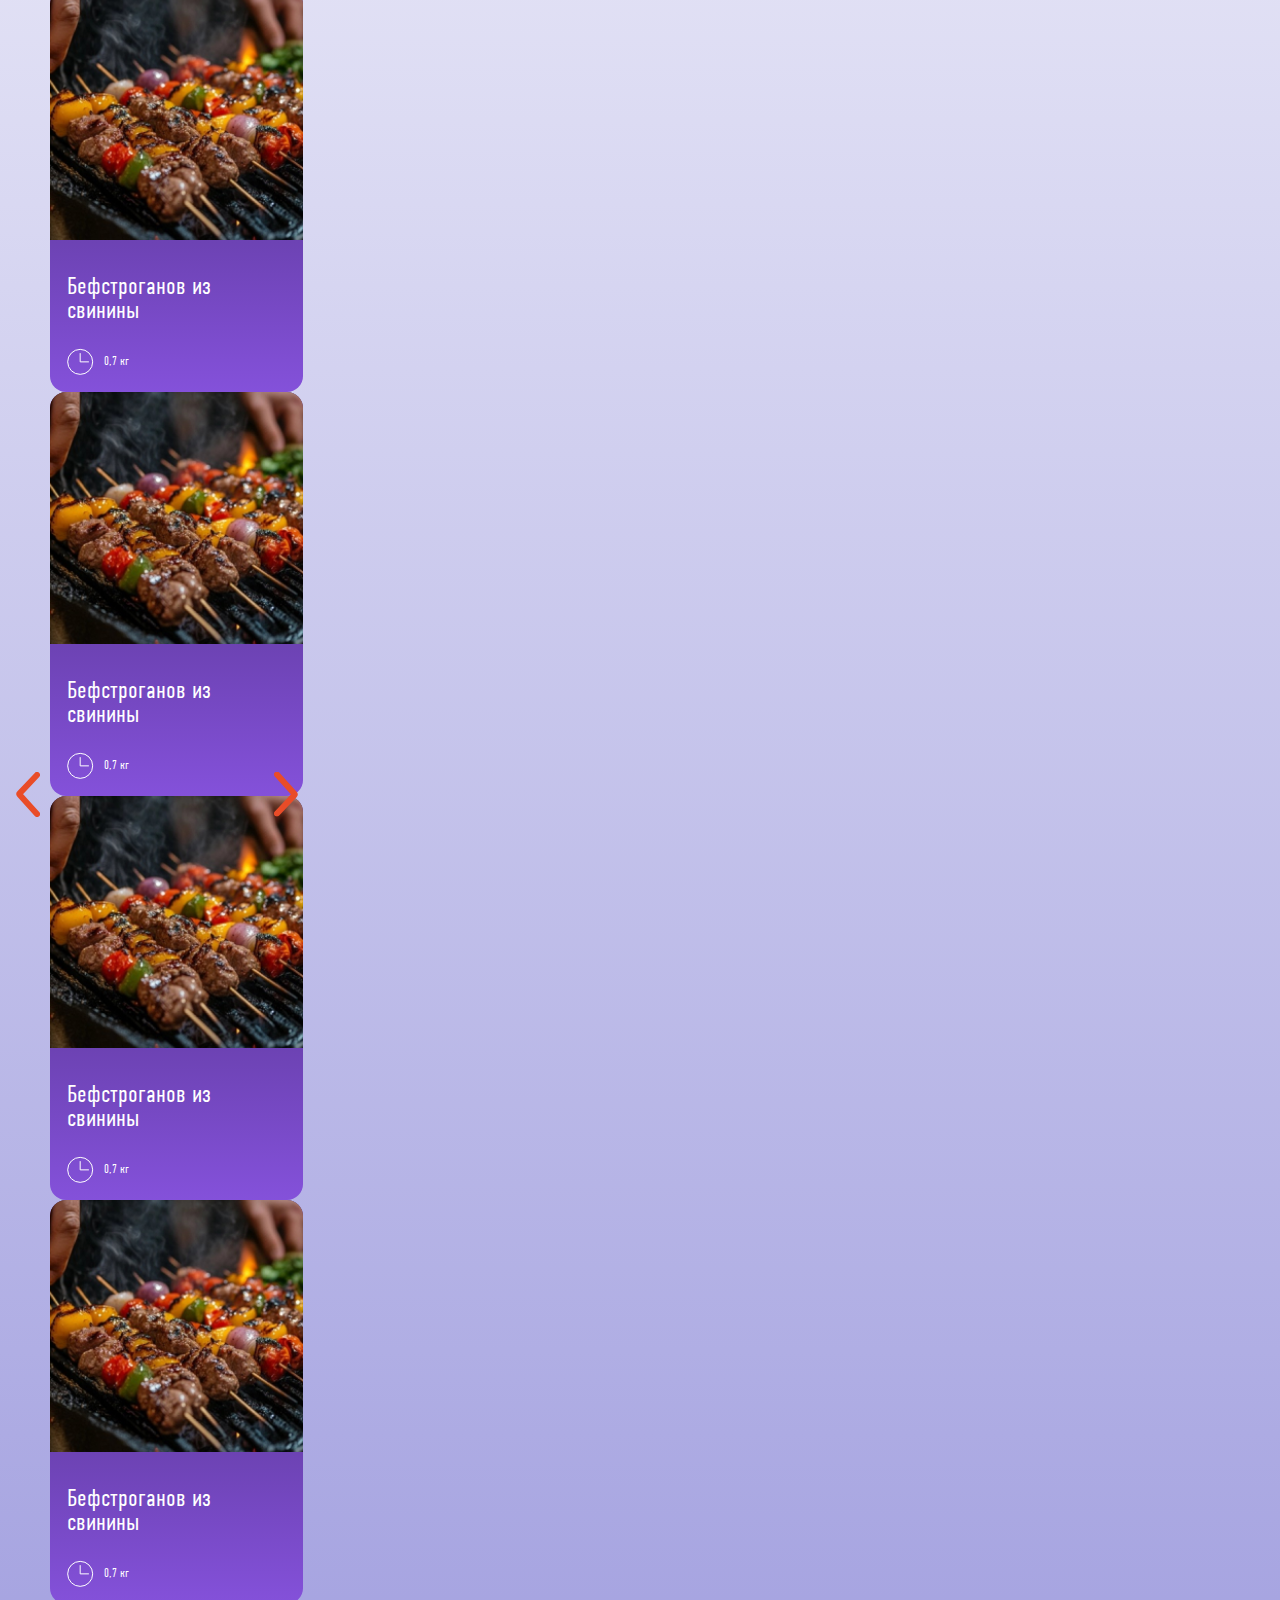
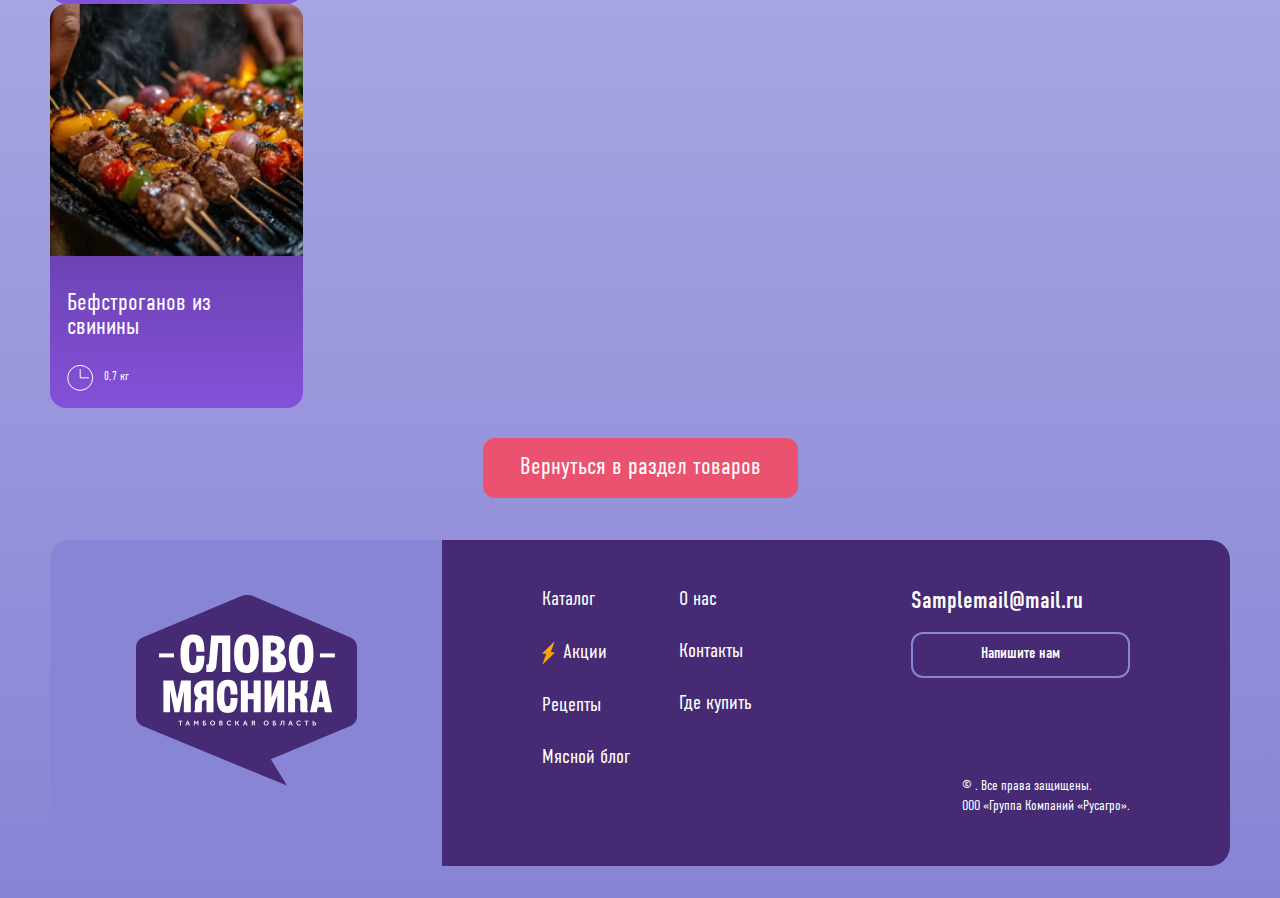
==== commit 622f9c3a: "100" ====
--- a/ productt.html
+++ b/ productt.html
@@ -112,12 +112,7 @@
                                 </h3>
                                 <div class="custom-slider-wrapper">
                                     <div class="custom-slide"><img src="/images/product/product.svg" alt=""></div>
-                                    <div class="custom-slide"><img src="/images/product/product.svg" alt=""></div>
-                                    <div class="custom-slide"><img src="/images/product/product.svg" alt=""></div>
-                                    <div class="custom-slide"><img src="/images/product/product.svg" alt=""></div>
-                                    <div class="custom-slide"><img src="/images/product/product.svg" alt=""></div>
-                                </div>
-                                <div class="custom-pagination"></div>
+                                </div>
                             </div>
                         </div>
                         <div class="product-hero-details2">
@@ -127,29 +122,37 @@
                                 </h3>
                                 <p class="product-hero-description">
                                     Шашлык в сбалансированном маринаде с душистым 
-                                    перцем, чесноком, паприкой, петрушкой и кориандром.
+                                    перцем, чесноком, паприкой, петрушкой <br> и кориандром.
                                 </p>
                             </div>
                             <div class="product-hero-details-block2">
                                 <div>
-                                    <span class="product-hero-details-block2-title">Вес продукта:</span>
+                                    <div class="inl">
+                                        <span class="product-hero-details-block2-title">Вес продукта:</span>
+                                    </div>
                                     <span class="product-hero-description">1,5-1,9 кг</span>
                                 </div>
                                 <div>
-                                    <span class="product-hero-details-block2-title">Срок хранения:</span>
+                                    <div class="inl">
+                                        <span class="product-hero-details-block2-title">Срок хранения:</span>
+                                    </div>
                                     <span class="product-hero-description">Охл.: 25 сут.</span>
                                     <span class="product-hero-description">Зам.: 12 мес.</span>
                                 </div>
                             </div>
-                            <div class="product-hero-details-block2">
+                            <div class="product-hero-details-block2 product-hero-details-block3">
                                 <div>
-                                    <span class="product-hero-details-block2-title">Пищевая ценность:</span>
+                                    <div class="inl">
+                                        <span class="product-hero-details-block2-title">Пищевая ценность:</span>
+                                    </div>
                                     <span class="product-hero-description">Белки: 12 г</span>
                                     <span class="product-hero-description">Жиры: 35 г</span>
                                     <span class="product-hero-description">Углеводы: 00 г</span>
                                 </div>
                                 <div>
-                                    <span class="product-hero-details-block2-title">Калорийность:</span>
+                                    <div class="inl">
+                                        <span class="product-hero-details-block2-title">Калорийность:</span>
+                                    </div>
                                     <span class="product-hero-description">360 ккал / 1520 кДж</span>
                                 </div>
                             </div>
@@ -159,116 +162,124 @@
             </div>
         </section>
         <section class="product-content">
-           <div class="wrapper">
-            <div class="product-content-container12321">
-                <div class="product-content-button">
-                    <button class="pink-button">Где купить</button>
-                </div>
-            </div>
-            <div class="product-content-povar">
-                <div class="product-content-povar-text">
-                    <h2>
-                        <span>Подборка рецептов</span> <br>
-                        с этим продуктом
-                    </h2>
-                </div>
-                <div class="product-content-img2-container">
-                    <img class="product-content-img2" src="/images/product/povar.svg" alt="">
-                </div>
-            </div>
-            <div class="product-content-container1232">
-                <h3 class="product-hero-title product-hero-title-mob">
-                    Шашлык классический
-                </h3>
-                <div class="flex-slide-category">
-                    <div class="artcles-cards-slider-overflow">
-                        <div class="swiper-button-next-container">
-                            <button class="swiper-button-next2">
-                                <img src="/images/category-hero/arrow.svg" alt="">
-                            </button>
-                        </div>
-                        <div class="swiper-container2">
-                            <div class="swiper-wrapper">
-                                <div class="swiper-slide">
-                                    <div class="category-static-card">
-                                        <div>
-                                            <img class="category-static-card-img" src="/images/category-hero/card1.jpg" alt="">
-                                        </div>
-                                        <div>
-                                            <p>Бефстроганов из свинины</p>
-                                            <div>
-                                                <img src="/images/category-hero/time.svg" alt="">
-                                                <p>0,7 кг</p>
-                                            </div>
-                                        </div>
-                                    </div>
-                                </div>
-                                <div class="swiper-slide">
-                                    <div class="category-static-card">
-                                        <div>
-                                            <img class="category-static-card-img" src="/images/category-hero/card1.jpg" alt="">
-                                        </div>
-                                        <div>
-                                            <p>Бефстроганов из свинины</p>
-                                            <div>
-                                                <img src="/images/category-hero/time.svg" alt="">
-                                                <p>0,7 кг</p>
-                                            </div>
-                                        </div>
-                                    </div>
-                                </div>
-                                <div class="swiper-slide">
-                                    <div class="category-static-card">
-                                        <div>
-                                            <img class="category-static-card-img" src="/images/category-hero/card1.jpg" alt="">
-                                        </div>
-                                        <div>
-                                            <p>Бефстроганов из свинины</p>
-                                            <div>
-                                                <img src="/images/category-hero/time.svg" alt="">
-                                                <p>0,7 кг</p>
-                                            </div>
-                                        </div>
-                                    </div>
-                                </div>
-                                <div class="swiper-slide">
-                                    <div class="category-static-card">
-                                        <div>
-                                            <img class="category-static-card-img" src="/images/category-hero/card1.jpg" alt="">
-                                        </div>
-                                        <div>
-                                            <p>Бефстроганов из свинины</p>
-                                            <div>
-                                                <img src="/images/category-hero/time.svg" alt="">
-                                                <p>0,7 кг</p>
-                                            </div>
-                                        </div>
-                                    </div>
-                                </div>
-                                <div class="swiper-slide">
-                                    <div class="category-static-card">
-                                        <div>
-                                            <img class="category-static-card-img" src="/images/category-hero/card1.jpg" alt="">
-                                        </div>
-                                        <div>
-                                            <p>Бефстроганов из свинины</p>
-                                            <div>
-                                                <img src="/images/category-hero/time.svg" alt="">
-                                                <p>0,7 кг</p>
-                                            </div>
-                                        </div>
-                                    </div>
-                                </div>
-                                <div class="swiper-slide">
-                                    <div class="category-static-card">
-                                        <div>
-                                            <img class="category-static-card-img" src="/images/category-hero/card1.jpg" alt="">
-                                        </div>
-                                        <div>
-                                            <p>Бефстроганов из свинины</p>
-                                            <div>
-                                                <img src="/images/category-hero/time.svg" alt="">
-                                                <p>0,7 кг</p>
+            <div class="wrapper">
+                <div class="product-content-container12321">
+                    <div class="product-content-button">
+                        <button class="pink-button">Где купить</button>
+                    </div>
+                </div>
+                <div class="product-content-povar">
+                    <div class="product-content-povar-text">
+                        <h2>
+                            <span>Подборка рецептов</span> <br>
+                            с этим продуктом
+                        </h2>
+                    </div>
+                    <div class="product-content-img2-container">
+                        <img class="product-content-img2" src="/images/product/povar.svg" alt="">
+                    </div>
+                </div>
+            </div>
+            <div class="wrapper">
+                <div class="product-content-container1232">
+                    <h3 class="product-hero-title product-hero-title-mob">
+                        Шашлык классический
+                    </h3>
+                    <div class="flex-slide-category">
+                        <div class="artcles-cards-slider-overflow">
+                            <div class="swiper-button-next-container">
+                                <button class="swiper-button-next2">
+                                    <img src="/images/category-hero/arrow.svg" alt="">
+                                </button>
+                            </div>
+                            <div class="swiper-button-next-container-prev">
+                                <button class="swiper-button-prev2">
+                                    <img src="/images/catalog/ar2.svg" alt="">
+                                </button>
+                            </div>
+                            <div class="swiper-container2">
+                                <div class="swiper-wrapper">
+                                    <div class="swiper-slide">
+                                        <div class="category-static-card">
+                                            <div>
+                                                <img class="category-static-card-img" src="/images/category-hero/card1.jpg" alt="">
+                                            </div>
+                                            <div>
+                                                <p>Бефстроганов из свинины</p>
+                                                <div>
+                                                    <img src="/images/category-hero/time.svg" alt="">
+                                                    <p>0,7 кг</p>
+                                                </div>
+                                            </div>
+                                        </div>
+                                    </div>
+                                    <div class="swiper-slide">
+                                        <div class="category-static-card">
+                                            <div>
+                                                <img class="category-static-card-img" src="/images/category-hero/card1.jpg" alt="">
+                                            </div>
+                                            <div>
+                                                <p>Бефстроганов из свинины</p>
+                                                <div>
+                                                    <img src="/images/category-hero/time.svg" alt="">
+                                                    <p>0,7 кг</p>
+                                                </div>
+                                            </div>
+                                        </div>
+                                    </div>
+                                    <div class="swiper-slide">
+                                        <div class="category-static-card">
+                                            <div>
+                                                <img class="category-static-card-img" src="/images/category-hero/card1.jpg" alt="">
+                                            </div>
+                                            <div>
+                                                <p>Бефстроганов из свинины</p>
+                                                <div>
+                                                    <img src="/images/category-hero/time.svg" alt="">
+                                                    <p>0,7 кг</p>
+                                                </div>
+                                            </div>
+                                        </div>
+                                    </div>
+                                    <div class="swiper-slide">
+                                        <div class="category-static-card">
+                                            <div>
+                                                <img class="category-static-card-img" src="/images/category-hero/card1.jpg" alt="">
+                                            </div>
+                                            <div>
+                                                <p>Бефстроганов из свинины</p>
+                                                <div>
+                                                    <img src="/images/category-hero/time.svg" alt="">
+                                                    <p>0,7 кг</p>
+                                                </div>
+                                            </div>
+                                        </div>
+                                    </div>
+                                    <div class="swiper-slide">
+                                        <div class="category-static-card">
+                                            <div>
+                                                <img class="category-static-card-img" src="/images/category-hero/card1.jpg" alt="">
+                                            </div>
+                                            <div>
+                                                <p>Бефстроганов из свинины</p>
+                                                <div>
+                                                    <img src="/images/category-hero/time.svg" alt="">
+                                                    <p>0,7 кг</p>
+                                                </div>
+                                            </div>
+                                        </div>
+                                    </div>
+                                    <div class="swiper-slide">
+                                        <div class="category-static-card">
+                                            <div>
+                                                <img class="category-static-card-img" src="/images/category-hero/card1.jpg" alt="">
+                                            </div>
+                                            <div>
+                                                <p>Бефстроганов из свинины</p>
+                                                <div>
+                                                    <img src="/images/category-hero/time.svg" alt="">
+                                                    <p>0,7 кг</p>
+                                                </div>
                                             </div>
                                         </div>
                                     </div>
@@ -283,7 +294,6 @@
                     <button class="pink-button">Вернуться в раздел товаров</button>
                 </a>
             </div>
-           </div>
         </section>
     </main>
     <footer>
@@ -330,7 +340,6 @@
         </div>
     </footer>
     <script src="/js/app.js"></script>
-    <script src="/js/product.js"></script>
     <script src="/js/category-item.js"></script>
 </body>
 </html>--- a/css/header.css
+++ b/css/header.css
@@ -30,7 +30,7 @@
     gap: 10px;
     border-radius: 8px;
     padding: 7px 20px 9px 20px;
-    font-weight: 700;
+    font-weight: 400;
     font-size: 20px;
     cursor: pointer;
     color: var(--color-white);
@@ -58,8 +58,8 @@
 .header_nav a {
     text-decoration: none;
     color: var(--color-white);
-    font-weight: 700;
-    font-size: 16px;
+    font-weight: 400;
+    font-size: 18px;
     transition: opacity 0.3s ease;
 }
 
@@ -187,6 +187,7 @@
         text-decoration: none;
         font-weight: 700;
         font-size: 20px;
+        text-decoration: none;
     }
 
     
--- a/css/footer.css
+++ b/css/footer.css
@@ -50,8 +50,8 @@
 
 .footer_nav-container nav li a {
     font-family: var(--second-family);
-    font-weight: 700;
-    font-size: 16px;
+    font-weight: 400;
+    font-size: 20px;
     color: var(--color-white);
     text-decoration: none;
 }
@@ -109,8 +109,8 @@
 
 .footer-text p {
     font-family: var(--second-family);
-    font-weight: 700;
-    font-size: 12px;
+    font-weight: 400;
+    font-size: 14px;
     line-height: 140%;
     color: var(--color-white);
 }
--- a/css/style.css
+++ b/css/style.css
@@ -7,24 +7,23 @@
 }
 
 @font-face {
-    font-family: 'DIN Alternate';
-    src: url('/fonts/DIN\ Alternate.ttf') format('truetype');
-    font-weight: bold;
+    font-family: 'DINCondensed';
+    src: url('/fonts/DINCondensed-Light.ttf') format('truetype'); /* Подключаем шрифт */
+    font-weight: 400; /* Легкий вес */
     font-style: normal;
 }
 
 @font-face {
-	font-display: swap; /* Check https://developer.mozilla.org/en-US/docs/Web/CSS/@font-face/font-display for other options. */
-	font-family: 'Inter';
-	font-style: normal;
-	font-weight: 500;
-	src: url('/fonts/Inter.woff2') format('woff2'); /* Chrome 36+, Opera 23+, Firefox 39+, Safari 12+, iOS 10+ */
+    font-family: 'DINCondensed';
+    src: url('/fonts/DINCondensed-Regular.ttf') format('truetype'); /* Подключаем шрифт */
+    font-weight: 700; /* Нормальный вес */
+    font-style: normal;
 }
 
 @font-face {
-    font-family: 'DIN Condensed';
-    src: url('fonts/DINCondensed-Regular.woff2') format('woff2');
-    font-weight: bold;
+    font-family: 'Effra';
+    src: url('/fonts/Effra-Medium.ttf') format('truetype');
+    font-weight: 500; /* Вес Medium */
     font-style: normal;
 }
 
@@ -90,8 +89,17 @@
     margin: 0 auto;
 }
 
+.wrapper3 {
+    max-width: 1260px;
+    margin: 0 auto;
+}
+
+a:visited {
+    text-decoration: none; /* Убирает подчёркивание, если оно есть */
+  }
+
 .pink-button {
-    font-weight: 700;
+    font-weight: 400;
     font-size: 24px;
     line-height: 110%;
     text-align: center;
@@ -100,6 +108,7 @@
     border-radius: 12px;
     padding: 13px 33px;
     background: var(--color-pink);
+    font-family: var(--third-family);
     text-decoration: none;
     transition: background 0.3s ease-in-out, transform 0.3s ease-in-out;
 }
--- a/css/product/product.css
+++ b/css/product/product.css
@@ -136,6 +136,10 @@
 
 }
 
+.inl {
+    display: inline!important;
+}
+
 .product-hero-details2 > :nth-child(2) {
     padding-bottom: 22px;
     border-bottom: 1px solid #fff;
@@ -202,21 +206,36 @@
     font-size: 36px;
 }
 
+.product-hero-details-block3 {
+    gap: 30px;
+}
+
 .product-content-button2 {
     display: flex;
     justify-content: center;
     margin-top: 30px;
+}
+
+
+.swiper-button-next2 {
+    padding: 0 20px!important;
 }
 
 .category-static-card {
     background: linear-gradient(180deg, #462b74 0.8%, #8451da 100%)!important;
     border-radius: 16px;
-    max-width: 245px;
+    max-width: 253px!important;
 } 
 
 .product-hero-title {
     display: block;
 }
+
+.artcles-cards-slider-overflow {
+    overflow: visible!important;
+}
+
+
 
 @media screen and (max-width: 832px) {
     .product-content {
--- a/css/category-item/category-item.css
+++ b/css/category-item/category-item.css
@@ -89,24 +89,35 @@
     line-height: 110%;
     color: #462b74;
     margin-bottom: 11px;
-    max-width: 332px;
+    max-width: 380px;
 }
 
 .category-bg-block1 {
     flex: 1;
 }
 
+.swiper-container2,
+.swiper-container3,
+.swiper-container21 {
+    overflow: hidden;
+}
+
 .artcles-cards-slider-overflow {
     max-width: 100%!important;
+    overflow: visible!important;
+}
+
+.artcles-cards-slider-item > :nth-child(2) a {
+    text-decoration: none;
 }
 
 .category-bg-block1 p {
     font-family: var(--third-family);
     font-weight: 500;
-    font-size: 14px;
+    font-size: 24px;
     line-height: 140%;
     color: #462b74;
-    max-width: 266px;
+    max-width: 370px;
 }
 
 .flex-slide-category {
@@ -141,6 +152,37 @@
     margin-bottom: 20px;
 }
 
+.swiper-button-next-container-prev {
+    z-index: 2;
+    position: absolute;
+    transform: translateY(-50%);
+    top: 50%;
+    left: -40px!important;
+}
+
+.swiper-button-next-container {
+    right: -15px!important;
+}
+
+.artcles-cards-slider-item  {
+    max-width: 260px!important;
+}
+
+.swiper-button-prev21,
+.swiper-button-prev3,
+.swiper-button-prev2 {
+    background: transparent;
+    border: none;
+}
+
+.ffref {
+    padding-top: 25px!important;
+}
+
+
+
+
+
 .category-sha {
     margin-bottom: 82px;
 }
@@ -157,7 +199,7 @@
 .category-static-card {
     background: linear-gradient(180deg, #ea526f 56%, #a8203b 100%);
     border-radius: 16px;
-    max-width: 245px;
+    max-width: 260px;
 }
 
 .category-static-card-img {
@@ -173,9 +215,9 @@
 }
 
 .category-static-card > :nth-child(2) > :first-child {
-    font-family: var(--third-family);
+    font-family: var(--font-family);
     font-weight: 500;
-    font-size: 16px;
+    font-size: 24px;
     color: #fff;
     margin-bottom: 24px;
     text-decoration: none;
@@ -258,4 +300,11 @@
     .category-stories {
         padding-bottom: 700px;
     }
+}
+
+@media screen and (max-width: 1200px) {
+    .swiper-button-next-container,
+    .swiper-button-next-container-prev {
+        display: none;
+    }
 }--- a/css/template-articles/template-articles.css
+++ b/css/template-articles/template-articles.css
@@ -263,7 +263,7 @@
 .artcles-cards-slider-item > :nth-child(2) p{
     font-family: var(--third-family);
     font-weight: 500;
-    font-size: 20px;
+    font-size: 24px;
     color: #fff;
 }
 
@@ -363,7 +363,7 @@
 .artcles-cards-bottom-item > :nth-child(2) > p { 
     font-family: var(--third-family);
     font-weight: 500;
-    font-size: 16px;
+    font-size: 24px;
     color: #fff;
 }
 
@@ -450,7 +450,7 @@
     .artcles-content-item-text, 
     .artcles-cards-slider-item > :nth-child(2) p,
     .artcles-cards-bottom-item > :nth-child(2) > p  {
-        font-size: 16px;
+        font-size: 24px;
     }
 
     .artcles-cards-bottom-wrapper h3 span, 
